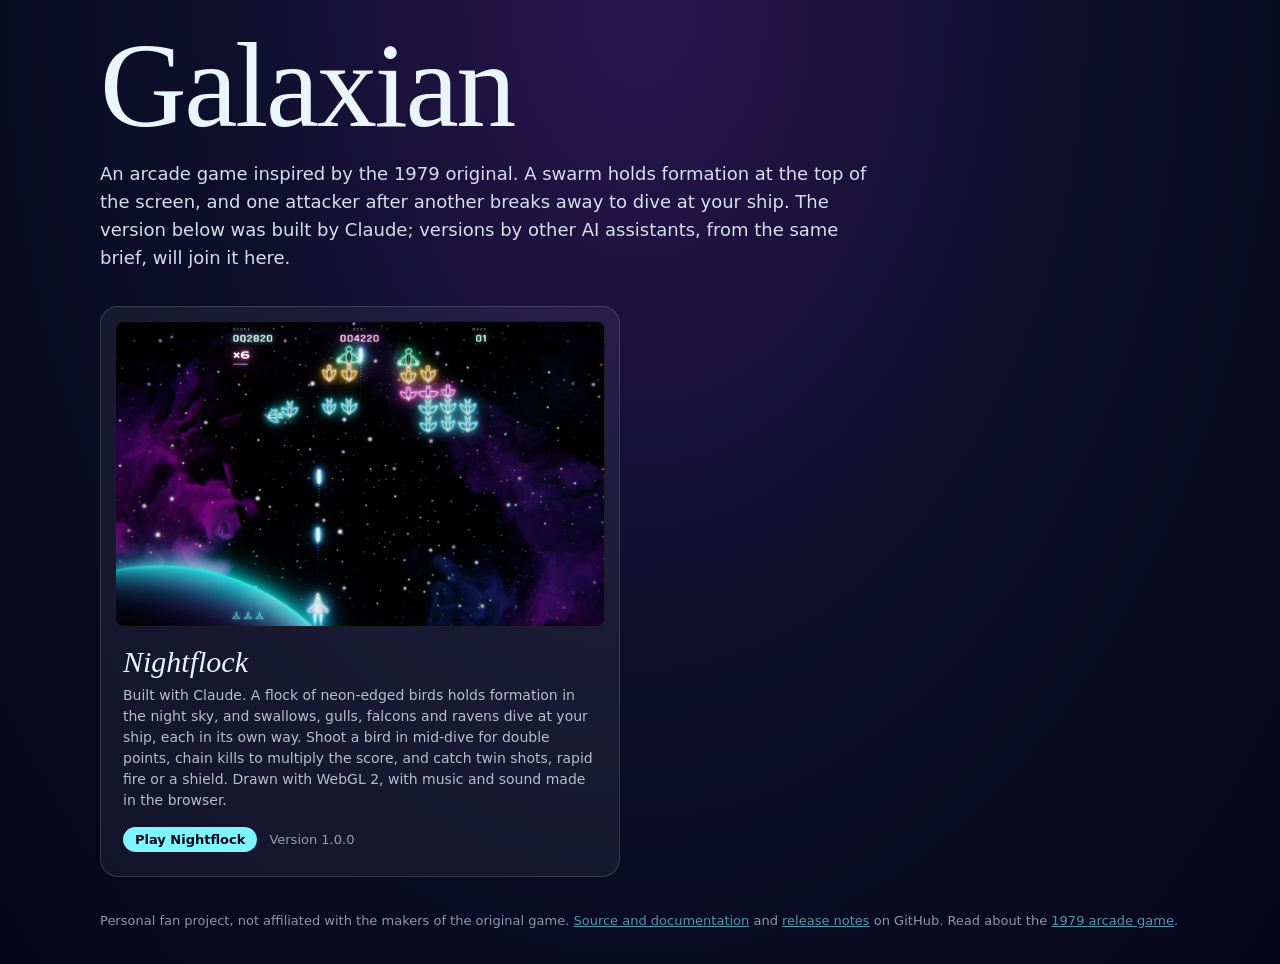
==== index.html @ 08055767 "Nightflock 1.0.0: first version of the Claude game, with landing page and game history" ====
<!doctype html>
<html lang="en">
<head>
<meta charset="utf-8">
<meta name="viewport" content="width=device-width,initial-scale=1">
<meta name="theme-color" content="#05061a">
<link rel="icon" href="data:image/svg+xml,%3Csvg xmlns='http://www.w3.org/2000/svg' viewBox='0 0 24 24'%3E%3Crect width='24' height='24' rx='5' fill='%2305061a'/%3E%3Cpath d='M12 3 L14 13 L21 18 L20 20 L14 18.5 L12 20 L10 18.5 L4 20 L3 18 L10 13 Z' fill='%237ff6ff'/%3E%3C/svg%3E">
<title>Galaxian</title>
<style>
  :root{--ink:#05061a;--paper:#eaf6ff;--cyan:#7ff6ff;--rose:#ff7fdc}
  *{box-sizing:border-box}
  body{margin:0;min-height:100vh;display:grid;place-items:center;padding:32px 16px;color:var(--paper);
    font-family:system-ui,-apple-system,"Segoe UI",sans-serif;
    background:radial-gradient(ellipse at 50% 0%,#2a1650 0%,#0f0f2c 45%,var(--ink) 100%)}
  main{width:100%;max-width:1080px}
  h1{font-family:Georgia,"Times New Roman",serif;font-weight:400;font-size:clamp(56px,12vw,120px);line-height:.9;margin:0 0 20px;letter-spacing:-.02em}
  p.lede{font-size:18px;line-height:1.55;margin:0 0 34px;opacity:.9;max-width:780px}
  .grid{display:grid;grid-template-columns:repeat(auto-fit,minmax(240px,1fr));gap:16px}
  a.card{display:block;max-width:520px;padding:14px 14px 24px;border-radius:18px;text-decoration:none;color:inherit;
    background:rgba(255,255,255,.05);border:1px solid rgba(255,255,255,.14);transition:transform .15s,background .15s,border-color .15s}
  a.card:hover,a.card:focus-visible{transform:translateY(-3px);background:rgba(255,255,255,.09);border-color:var(--cyan);outline:none}
  .card img{display:block;width:100%;height:auto;aspect-ratio:8/5;object-fit:cover;border-radius:9px;margin-bottom:18px;
    border:1px solid rgba(255,255,255,.1);background:#03040c}
  .card h2{font-family:Georgia,serif;font-style:italic;font-weight:400;font-size:30px;margin:0 8px 6px}
  .card p{font-size:14px;line-height:1.5;margin:0 8px;opacity:.75}
  .tag{display:inline-block;margin:16px 8px 0;padding:5px 12px;border-radius:99px;font-size:13px;font-weight:600;background:var(--cyan);color:var(--ink)}
  .ver{margin-left:4px;font-size:13px;opacity:.6}
  footer{margin-top:34px;font-size:13px;line-height:1.6;opacity:.6}
  footer a{color:var(--cyan)}
  @media (prefers-reduced-motion:reduce){a.card{transition:none}}
</style>
</head>
<body>
<main>
  <h1>Galaxian</h1>
  <p class="lede">An arcade game inspired by the 1979 original. A swarm holds formation at the top of the screen, and one attacker after another breaks away to dive at your ship. The version below was built by Claude; versions by other AI assistants, from the same brief, will join it here.</p>
  <div class="grid">
    <a class="card" href="Claude/index.html">
      <img src="Claude/screenshot.jpg" width="1280" height="800" alt="Nightflock in play: green ravens, gold falcons, magenta gulls and cyan swallows in formation over a violet nebula, one swallow peeling off, three shots rising from the ship">
      <h2>Nightflock</h2><p>Built with Claude. A flock of neon-edged birds holds formation in the night sky, and swallows, gulls, falcons and ravens dive at your ship, each in its own way. Shoot a bird in mid-dive for double points, chain kills to multiply the score, and catch twin shots, rapid fire or a shield. Drawn with WebGL 2, with music and sound made in the browser.</p><span class="tag">Play Nightflock</span><span class="ver">Version 1.0.0</span>
    </a>
  </div>
  <footer>Personal fan project, not affiliated with the makers of the original game. <a href="https://github.com/iago-swi/galaxian">Source and documentation</a> and <a href="https://github.com/iago-swi/galaxian/releases">release notes</a> on GitHub. Read about the <a href="https://en.wikipedia.org/wiki/Galaxian">1979 arcade game</a>.</footer>
</main>
</body>
</html>
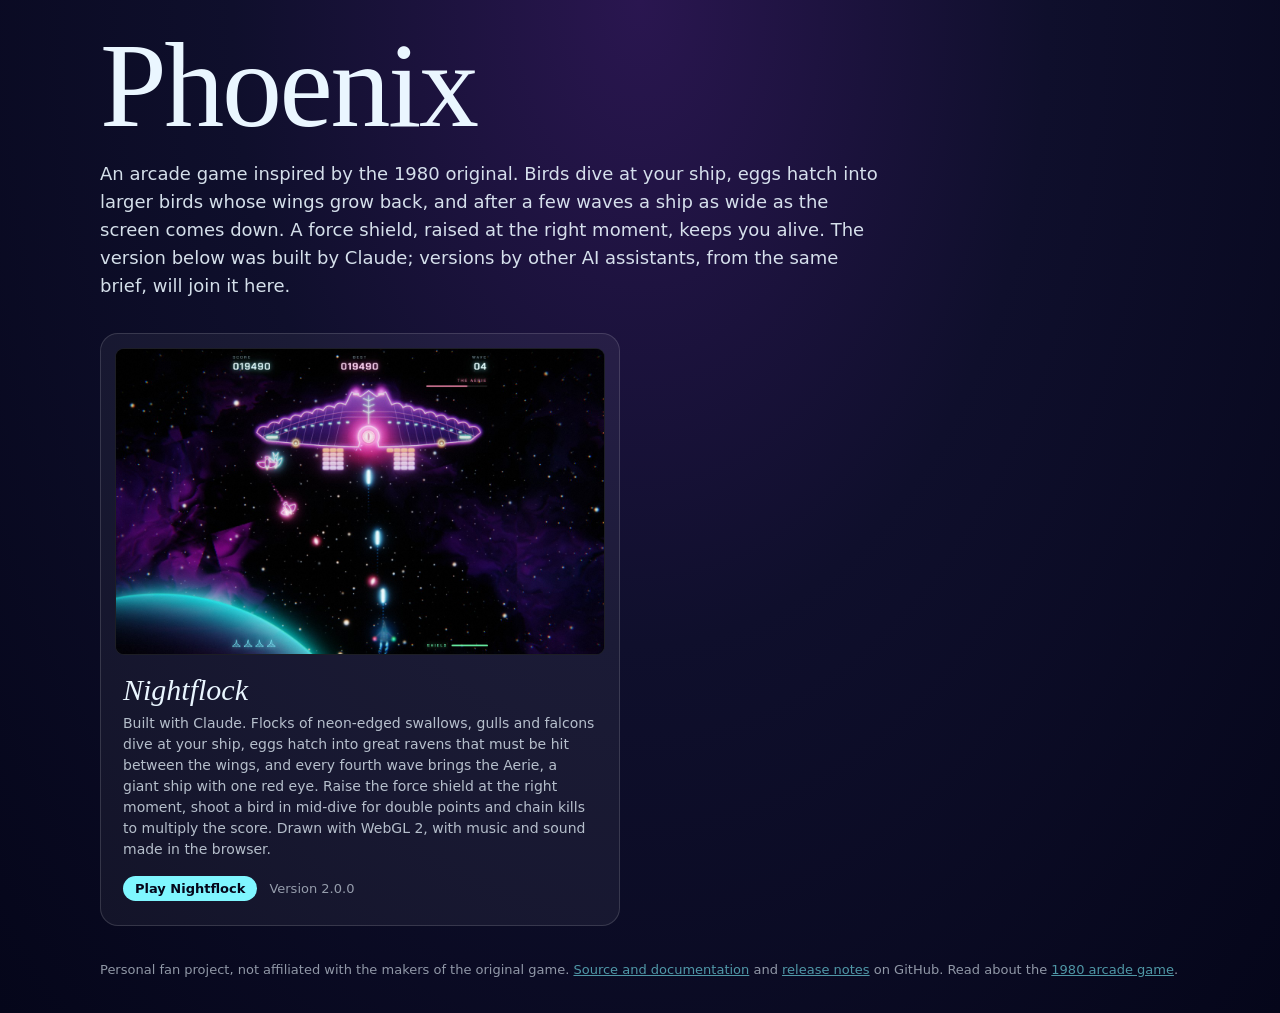
==== commit 7f603a9a: "Nightflock 2.0.0: reworked after Phoenix, with a shield, eggs, great ravens and the Aerie" ====
--- a/index.html
+++ b/index.html
@@ -5,7 +5,7 @@
 <meta name="viewport" content="width=device-width,initial-scale=1">
 <meta name="theme-color" content="#05061a">
 <link rel="icon" href="data:image/svg+xml,%3Csvg xmlns='http://www.w3.org/2000/svg' viewBox='0 0 24 24'%3E%3Crect width='24' height='24' rx='5' fill='%2305061a'/%3E%3Cpath d='M12 3 L14 13 L21 18 L20 20 L14 18.5 L12 20 L10 18.5 L4 20 L3 18 L10 13 Z' fill='%237ff6ff'/%3E%3C/svg%3E">
-<title>Galaxian</title>
+<title>Phoenix</title>
 <style>
   :root{--ink:#05061a;--paper:#eaf6ff;--cyan:#7ff6ff;--rose:#ff7fdc}
   *{box-sizing:border-box}
@@ -32,15 +32,15 @@
 </head>
 <body>
 <main>
-  <h1>Galaxian</h1>
-  <p class="lede">An arcade game inspired by the 1979 original. A swarm holds formation at the top of the screen, and one attacker after another breaks away to dive at your ship. The version below was built by Claude; versions by other AI assistants, from the same brief, will join it here.</p>
+  <h1>Phoenix</h1>
+  <p class="lede">An arcade game inspired by the 1980 original. Birds dive at your ship, eggs hatch into larger birds whose wings grow back, and after a few waves a ship as wide as the screen comes down. A force shield, raised at the right moment, keeps you alive. The version below was built by Claude; versions by other AI assistants, from the same brief, will join it here.</p>
   <div class="grid">
     <a class="card" href="Claude/index.html">
-      <img src="Claude/screenshot.jpg" width="1280" height="800" alt="Nightflock in play: green ravens, gold falcons, magenta gulls and cyan swallows in formation over a violet nebula, one swallow peeling off, three shots rising from the ship">
-      <h2>Nightflock</h2><p>Built with Claude. A flock of neon-edged birds holds formation in the night sky, and swallows, gulls, falcons and ravens dive at your ship, each in its own way. Shoot a bird in mid-dive for double points, chain kills to multiply the score, and catch twin shots, rapid fire or a shield. Drawn with WebGL 2, with music and sound made in the browser.</p><span class="tag">Play Nightflock</span><span class="ver">Version 1.0.0</span>
+      <img src="Claude/screenshot.jpg" width="1280" height="800" alt="Nightflock on wave 4: a ship shaped like a great bird fills the top of the screen, its red eye open above gaps shot into its armour, while three shots rise from the player's ship and two escorts dive">
+      <h2>Nightflock</h2><p>Built with Claude. Flocks of neon-edged swallows, gulls and falcons dive at your ship, eggs hatch into great ravens that must be hit between the wings, and every fourth wave brings the Aerie, a giant ship with one red eye. Raise the force shield at the right moment, shoot a bird in mid-dive for double points and chain kills to multiply the score. Drawn with WebGL 2, with music and sound made in the browser.</p><span class="tag">Play Nightflock</span><span class="ver">Version 2.0.0</span>
     </a>
   </div>
-  <footer>Personal fan project, not affiliated with the makers of the original game. <a href="https://github.com/iago-swi/galaxian">Source and documentation</a> and <a href="https://github.com/iago-swi/galaxian/releases">release notes</a> on GitHub. Read about the <a href="https://en.wikipedia.org/wiki/Galaxian">1979 arcade game</a>.</footer>
+  <footer>Personal fan project, not affiliated with the makers of the original game. <a href="https://github.com/iago-swi/phoenix">Source and documentation</a> and <a href="https://github.com/iago-swi/phoenix/releases">release notes</a> on GitHub. Read about the <a href="https://en.wikipedia.org/wiki/Phoenix_(1980_video_game)">1980 arcade game</a>.</footer>
 </main>
 </body>
 </html>
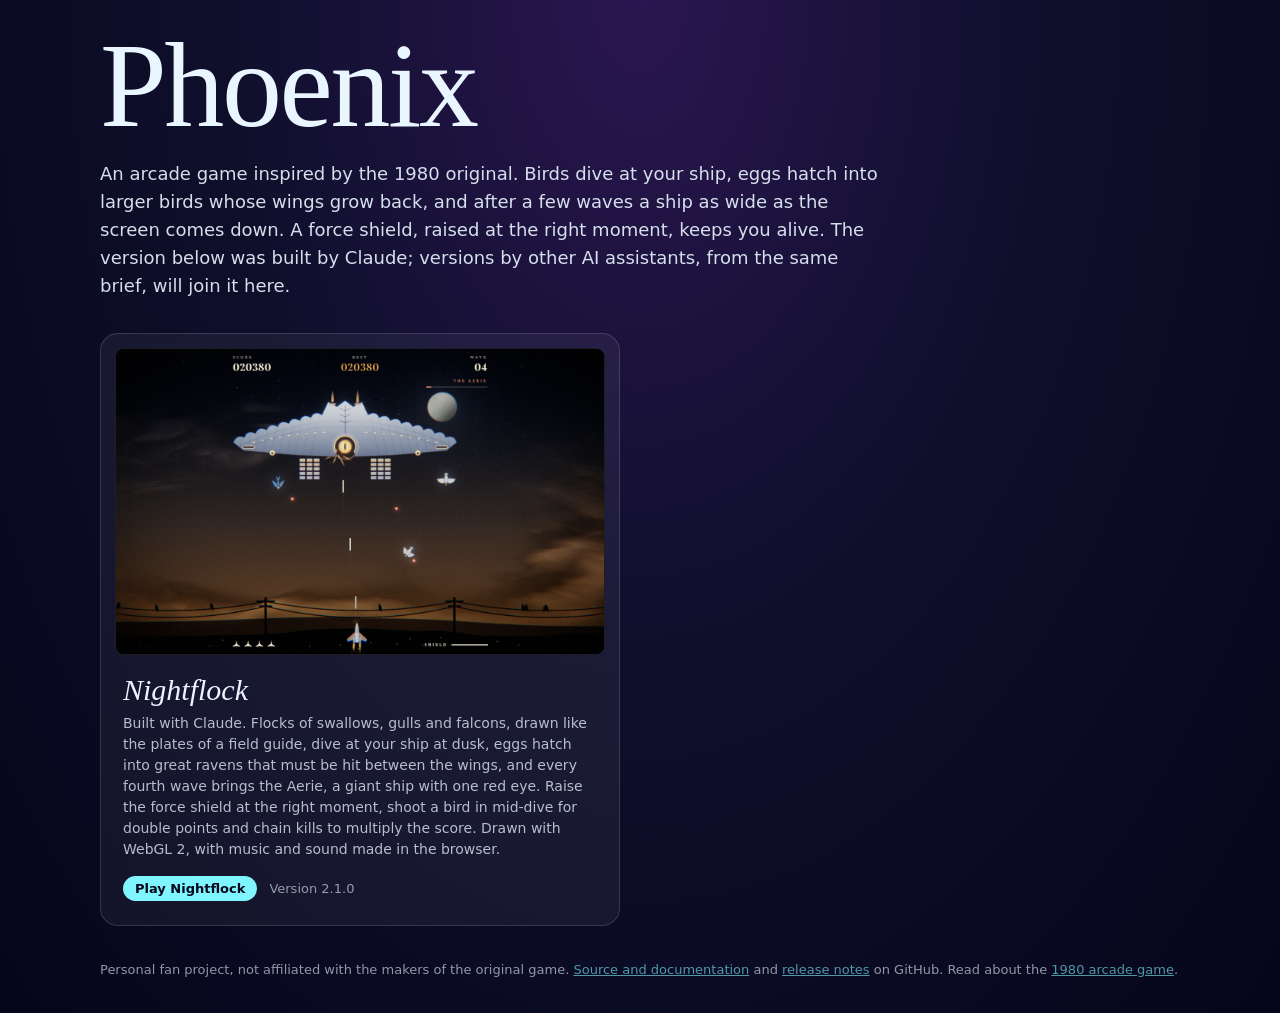
==== commit 4f614f6e: "Nightflock 2.1.0: a new look, a field guide at dusk instead of neon" ====
--- a/index.html
+++ b/index.html
@@ -36,8 +36,8 @@
   <p class="lede">An arcade game inspired by the 1980 original. Birds dive at your ship, eggs hatch into larger birds whose wings grow back, and after a few waves a ship as wide as the screen comes down. A force shield, raised at the right moment, keeps you alive. The version below was built by Claude; versions by other AI assistants, from the same brief, will join it here.</p>
   <div class="grid">
     <a class="card" href="Claude/index.html">
-      <img src="Claude/screenshot.jpg" width="1280" height="800" alt="Nightflock on wave 4: a ship shaped like a great bird fills the top of the screen, its red eye open above gaps shot into its armour, while three shots rise from the player's ship and two escorts dive">
-      <h2>Nightflock</h2><p>Built with Claude. Flocks of neon-edged swallows, gulls and falcons dive at your ship, eggs hatch into great ravens that must be hit between the wings, and every fourth wave brings the Aerie, a giant ship with one red eye. Raise the force shield at the right moment, shoot a bird in mid-dive for double points and chain kills to multiply the score. Drawn with WebGL 2, with music and sound made in the browser.</p><span class="tag">Play Nightflock</span><span class="ver">Version 2.0.0</span>
+      <img src="Claude/screenshot.jpg" width="1280" height="800" alt="Nightflock on wave 4, at dusk: a steel ship shaped like a great bird fills the top of the screen beside a pale moon, its amber eye open above gaps shot into its armour, while three shots rise from the player's ship">
+      <h2>Nightflock</h2><p>Built with Claude. Flocks of swallows, gulls and falcons, drawn like the plates of a field guide, dive at your ship at dusk, eggs hatch into great ravens that must be hit between the wings, and every fourth wave brings the Aerie, a giant ship with one red eye. Raise the force shield at the right moment, shoot a bird in mid-dive for double points and chain kills to multiply the score. Drawn with WebGL 2, with music and sound made in the browser.</p><span class="tag">Play Nightflock</span><span class="ver">Version 2.1.0</span>
     </a>
   </div>
   <footer>Personal fan project, not affiliated with the makers of the original game. <a href="https://github.com/iago-swi/phoenix">Source and documentation</a> and <a href="https://github.com/iago-swi/phoenix/releases">release notes</a> on GitHub. Read about the <a href="https://en.wikipedia.org/wiki/Phoenix_(1980_video_game)">1980 arcade game</a>.</footer>
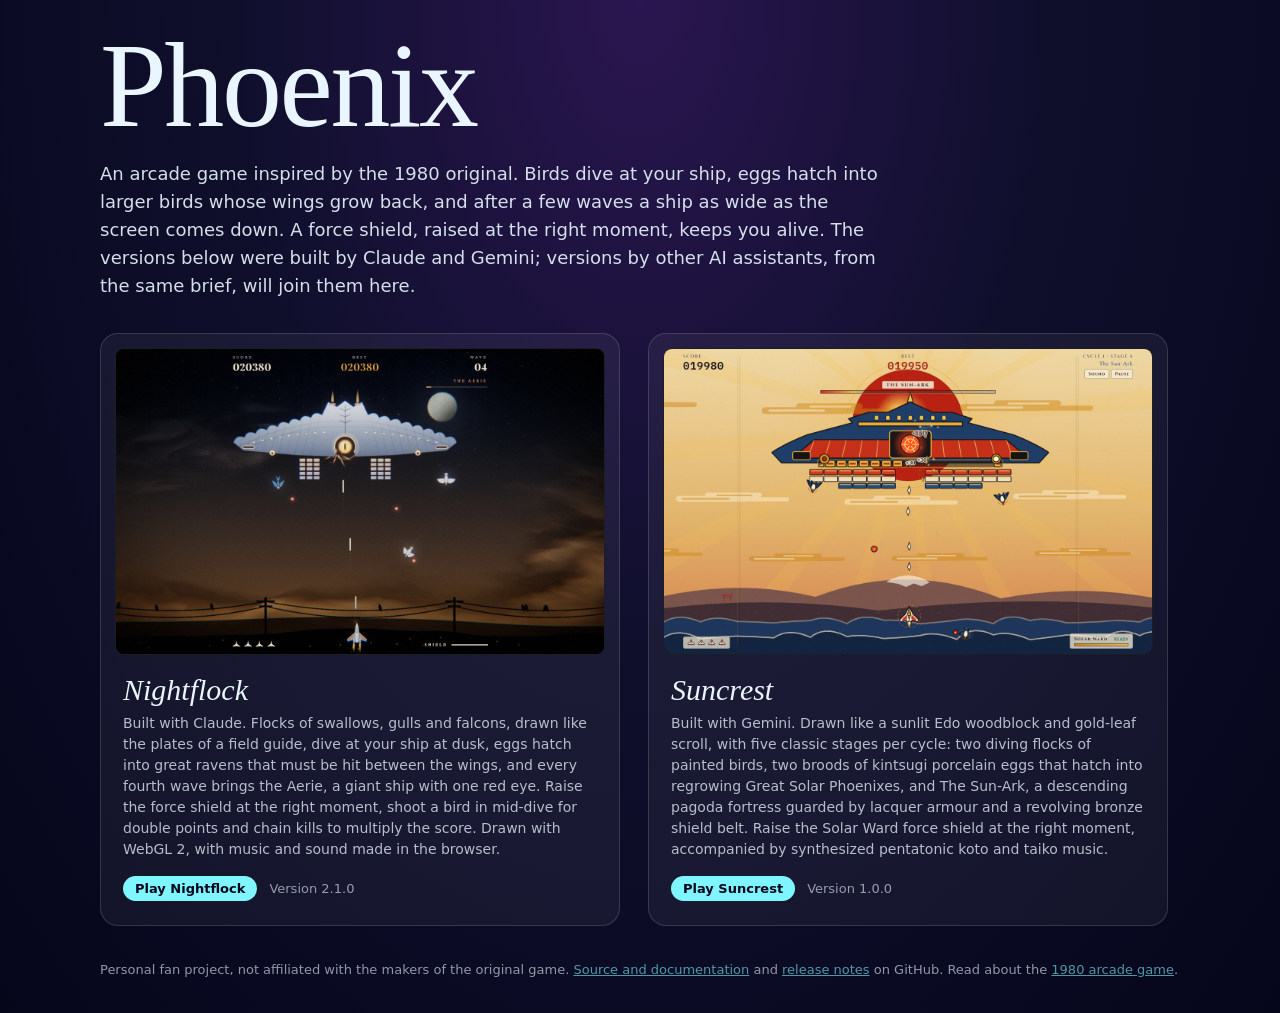
==== commit f89549b3: "Add Suncrest 1.0.0 (Gemini version)" ====
--- a/index.html
+++ b/index.html
@@ -33,11 +33,15 @@
 <body>
 <main>
   <h1>Phoenix</h1>
-  <p class="lede">An arcade game inspired by the 1980 original. Birds dive at your ship, eggs hatch into larger birds whose wings grow back, and after a few waves a ship as wide as the screen comes down. A force shield, raised at the right moment, keeps you alive. The version below was built by Claude; versions by other AI assistants, from the same brief, will join it here.</p>
+  <p class="lede">An arcade game inspired by the 1980 original. Birds dive at your ship, eggs hatch into larger birds whose wings grow back, and after a few waves a ship as wide as the screen comes down. A force shield, raised at the right moment, keeps you alive. The versions below were built by Claude and Gemini; versions by other AI assistants, from the same brief, will join them here.</p>
   <div class="grid">
     <a class="card" href="Claude/index.html">
       <img src="Claude/screenshot.jpg" width="1280" height="800" alt="Nightflock on wave 4, at dusk: a steel ship shaped like a great bird fills the top of the screen beside a pale moon, its amber eye open above gaps shot into its armour, while three shots rise from the player's ship">
       <h2>Nightflock</h2><p>Built with Claude. Flocks of swallows, gulls and falcons, drawn like the plates of a field guide, dive at your ship at dusk, eggs hatch into great ravens that must be hit between the wings, and every fourth wave brings the Aerie, a giant ship with one red eye. Raise the force shield at the right moment, shoot a bird in mid-dive for double points and chain kills to multiply the score. Drawn with WebGL 2, with music and sound made in the browser.</p><span class="tag">Play Nightflock</span><span class="ver">Version 2.1.0</span>
+    </a>
+    <a class="card" href="Gemini/index.html">
+      <img src="Gemini/screenshot.png" width="1280" height="800" alt="Suncrest on Cycle 1, Stage 5 against The Sun-Ark: over a sunlit gold-leaf woodblock sky with radiating sunbeams, a vermilion sun and Prussian-blue waves, the screen-wide imperial pagoda fortress descends with a breach shot through its lacquer armour and revolving bronze shield belt while sun-lances strike its glowing solar core">
+      <h2>Suncrest</h2><p>Built with Gemini. Drawn like a sunlit Edo woodblock and gold-leaf scroll, with five classic stages per cycle: two diving flocks of painted birds, two broods of kintsugi porcelain eggs that hatch into regrowing Great Solar Phoenixes, and The Sun-Ark, a descending pagoda fortress guarded by lacquer armour and a revolving bronze shield belt. Raise the Solar Ward force shield at the right moment, accompanied by synthesized pentatonic koto and taiko music.</p><span class="tag">Play Suncrest</span><span class="ver">Version 1.0.0</span>
     </a>
   </div>
   <footer>Personal fan project, not affiliated with the makers of the original game. <a href="https://github.com/iago-swi/phoenix">Source and documentation</a> and <a href="https://github.com/iago-swi/phoenix/releases">release notes</a> on GitHub. Read about the <a href="https://en.wikipedia.org/wiki/Phoenix_(1980_video_game)">1980 arcade game</a>.</footer>
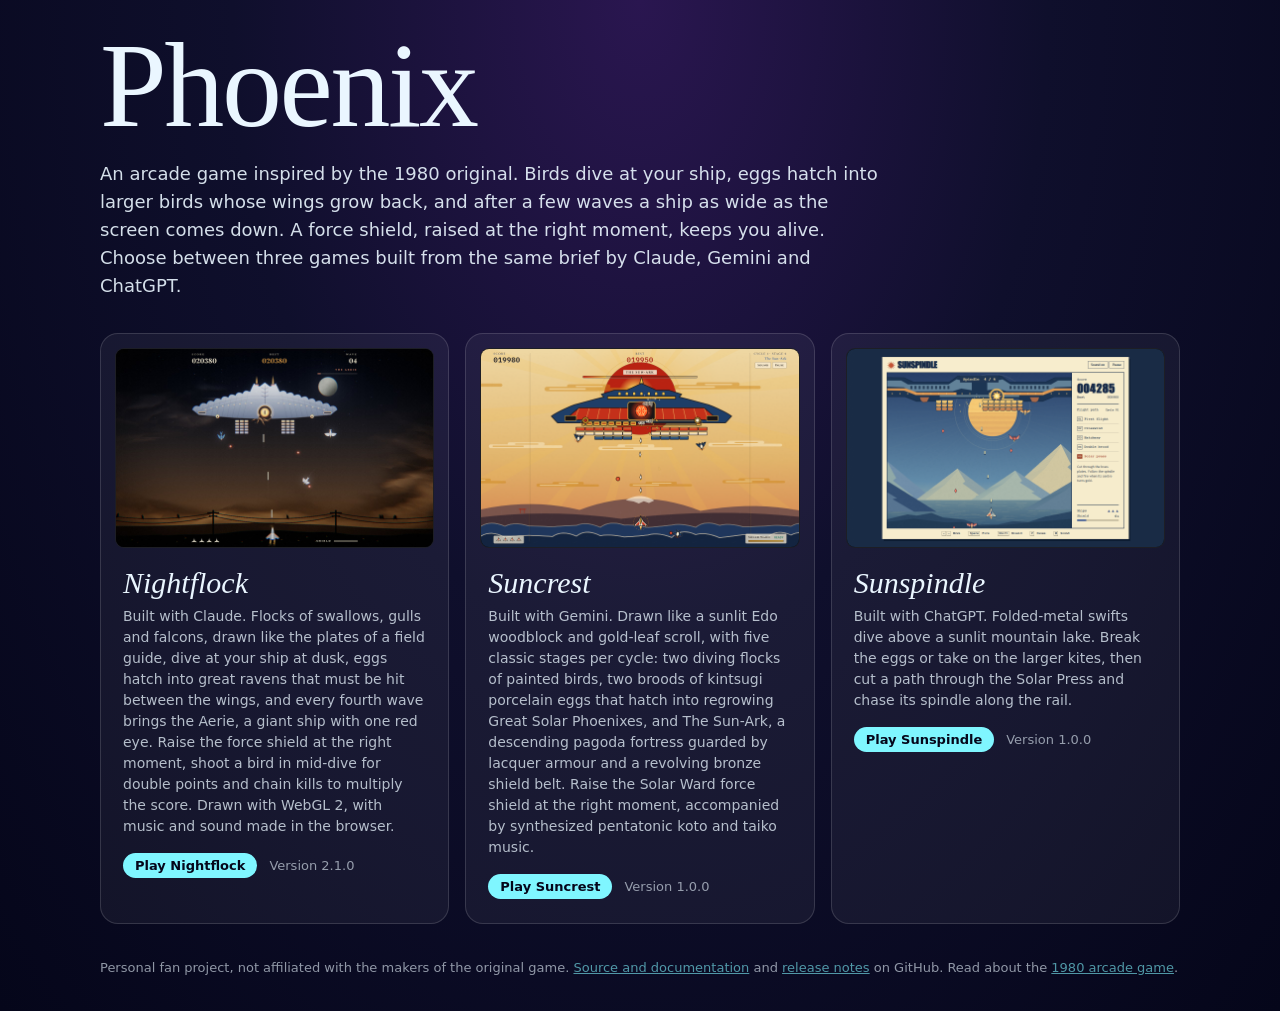
==== commit 0beadea8: "Add Sunspindle 1.0.0" ====
--- a/index.html
+++ b/index.html
@@ -33,7 +33,7 @@
 <body>
 <main>
   <h1>Phoenix</h1>
-  <p class="lede">An arcade game inspired by the 1980 original. Birds dive at your ship, eggs hatch into larger birds whose wings grow back, and after a few waves a ship as wide as the screen comes down. A force shield, raised at the right moment, keeps you alive. The versions below were built by Claude and Gemini; versions by other AI assistants, from the same brief, will join them here.</p>
+  <p class="lede">An arcade game inspired by the 1980 original. Birds dive at your ship, eggs hatch into larger birds whose wings grow back, and after a few waves a ship as wide as the screen comes down. A force shield, raised at the right moment, keeps you alive. Choose between three games built from the same brief by Claude, Gemini and ChatGPT.</p>
   <div class="grid">
     <a class="card" href="Claude/index.html">
       <img src="Claude/screenshot.jpg" width="1280" height="800" alt="Nightflock on wave 4, at dusk: a steel ship shaped like a great bird fills the top of the screen beside a pale moon, its amber eye open above gaps shot into its armour, while three shots rise from the player's ship">
@@ -43,6 +43,10 @@
       <img src="Gemini/screenshot.png" width="1280" height="800" alt="Suncrest on Cycle 1, Stage 5 against The Sun-Ark: over a sunlit gold-leaf woodblock sky with radiating sunbeams, a vermilion sun and Prussian-blue waves, the screen-wide imperial pagoda fortress descends with a breach shot through its lacquer armour and revolving bronze shield belt while sun-lances strike its glowing solar core">
       <h2>Suncrest</h2><p>Built with Gemini. Drawn like a sunlit Edo woodblock and gold-leaf scroll, with five classic stages per cycle: two diving flocks of painted birds, two broods of kintsugi porcelain eggs that hatch into regrowing Great Solar Phoenixes, and The Sun-Ark, a descending pagoda fortress guarded by lacquer armour and a revolving bronze shield belt. Raise the Solar Ward force shield at the right moment, accompanied by synthesized pentatonic koto and taiko music.</p><span class="tag">Play Suncrest</span><span class="ver">Version 1.0.0</span>
     </a>
+    <a class="card" href="ChatGPT/index.html">
+      <img src="ChatGPT/screenshot.png" width="1280" height="800" alt="Sunspindle during the Solar Press fight. Above a striped gold sun and blue mountains, a glowing spindle sits just right of a gap shot through three rows of brass plates. Swifts dive past the player's shots. The flight panel shows stage five, a score of 4,285 and three ships.">
+      <h2>Sunspindle</h2><p>Built with ChatGPT. Folded-metal swifts dive above a sunlit mountain lake. Break the eggs or take on the larger kites, then cut a path through the Solar Press and chase its spindle along the rail.</p><span class="tag">Play Sunspindle</span><span class="ver">Version 1.0.0</span>
+    </a>
   </div>
   <footer>Personal fan project, not affiliated with the makers of the original game. <a href="https://github.com/iago-swi/phoenix">Source and documentation</a> and <a href="https://github.com/iago-swi/phoenix/releases">release notes</a> on GitHub. Read about the <a href="https://en.wikipedia.org/wiki/Phoenix_(1980_video_game)">1980 arcade game</a>.</footer>
 </main>
